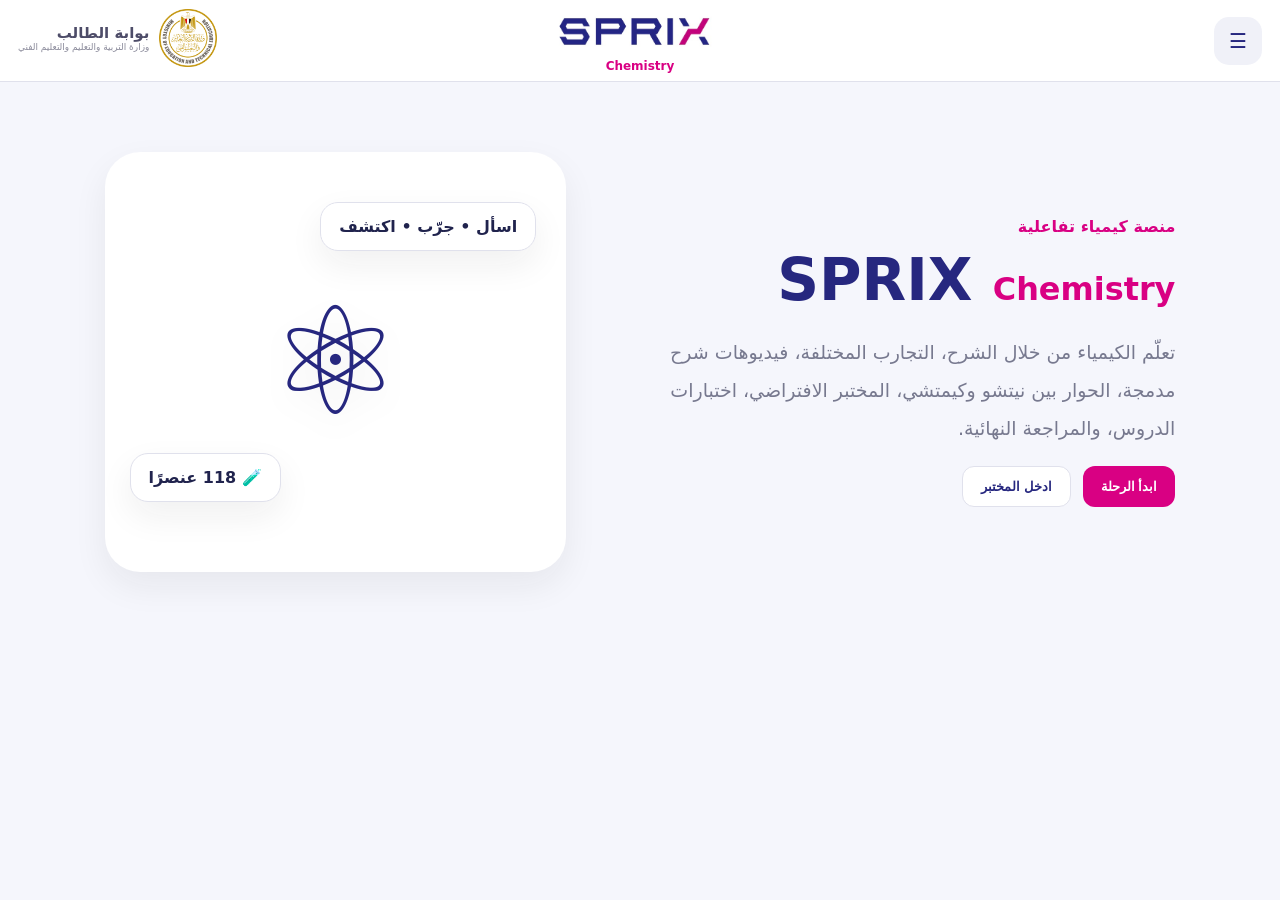
==== platform.html @ e2e9c5a7 "Add files via upload" ====
<!doctype html><html lang="ar" dir="rtl"><head><meta charset="utf-8"><meta name="viewport" content="width=device-width,initial-scale=1"><title>SPRIX Chemistry</title><link rel="stylesheet" href="style.css"></head><body>
<header class="bar"><div class="portal-brand"><img src="[data-uri]" alt="وزارة التربية والتعليم"><div><b>بوابة الطالب</b><span>وزارة التربية والتعليم والتعليم الفني</span></div></div><div class="brand"><img src="[data-uri]" alt="SPRIX"><span>Chemistry</span></div><div class="bar-right"><button class="menu" onclick="toggleSide()">☰</button></div></header>
<aside id="side"><div class="side-brand"><img src="[data-uri]" alt="وزارة التربية والتعليم"><div><b>SPRIX Chemistry</b><small>البكالوريا المصرية • الصف الثاني الثانوي</small></div></div><button onclick="showHome()">🏠 الرئيسية</button><button onclick="showMap()">🧭 خريطة التعلم</button><button onclick="showLab()">🧪 المختبر الافتراضي</button><button onclick="showLessonQuizHub()">📝 اختبارات الدروس</button><button onclick="showReview()">🎯 المراجعة النهائية — 1000 سؤال</button><button onclick="showTalk()">💬 نيتشو × كيمتشي</button><button onclick="showKimchi()">🤖 اسأل كيمتشي</button><div class="side-note"><b>26 درسًا</b><br>26 تجربة تفاعلية مختلفة<br>25 سؤالًا لكل درس<br>1000 سؤال للمراجعة النهائية<br>118 عنصرًا في المختبر</div></aside>
<main id="screen"></main><script src="app.js"></script></body></html>
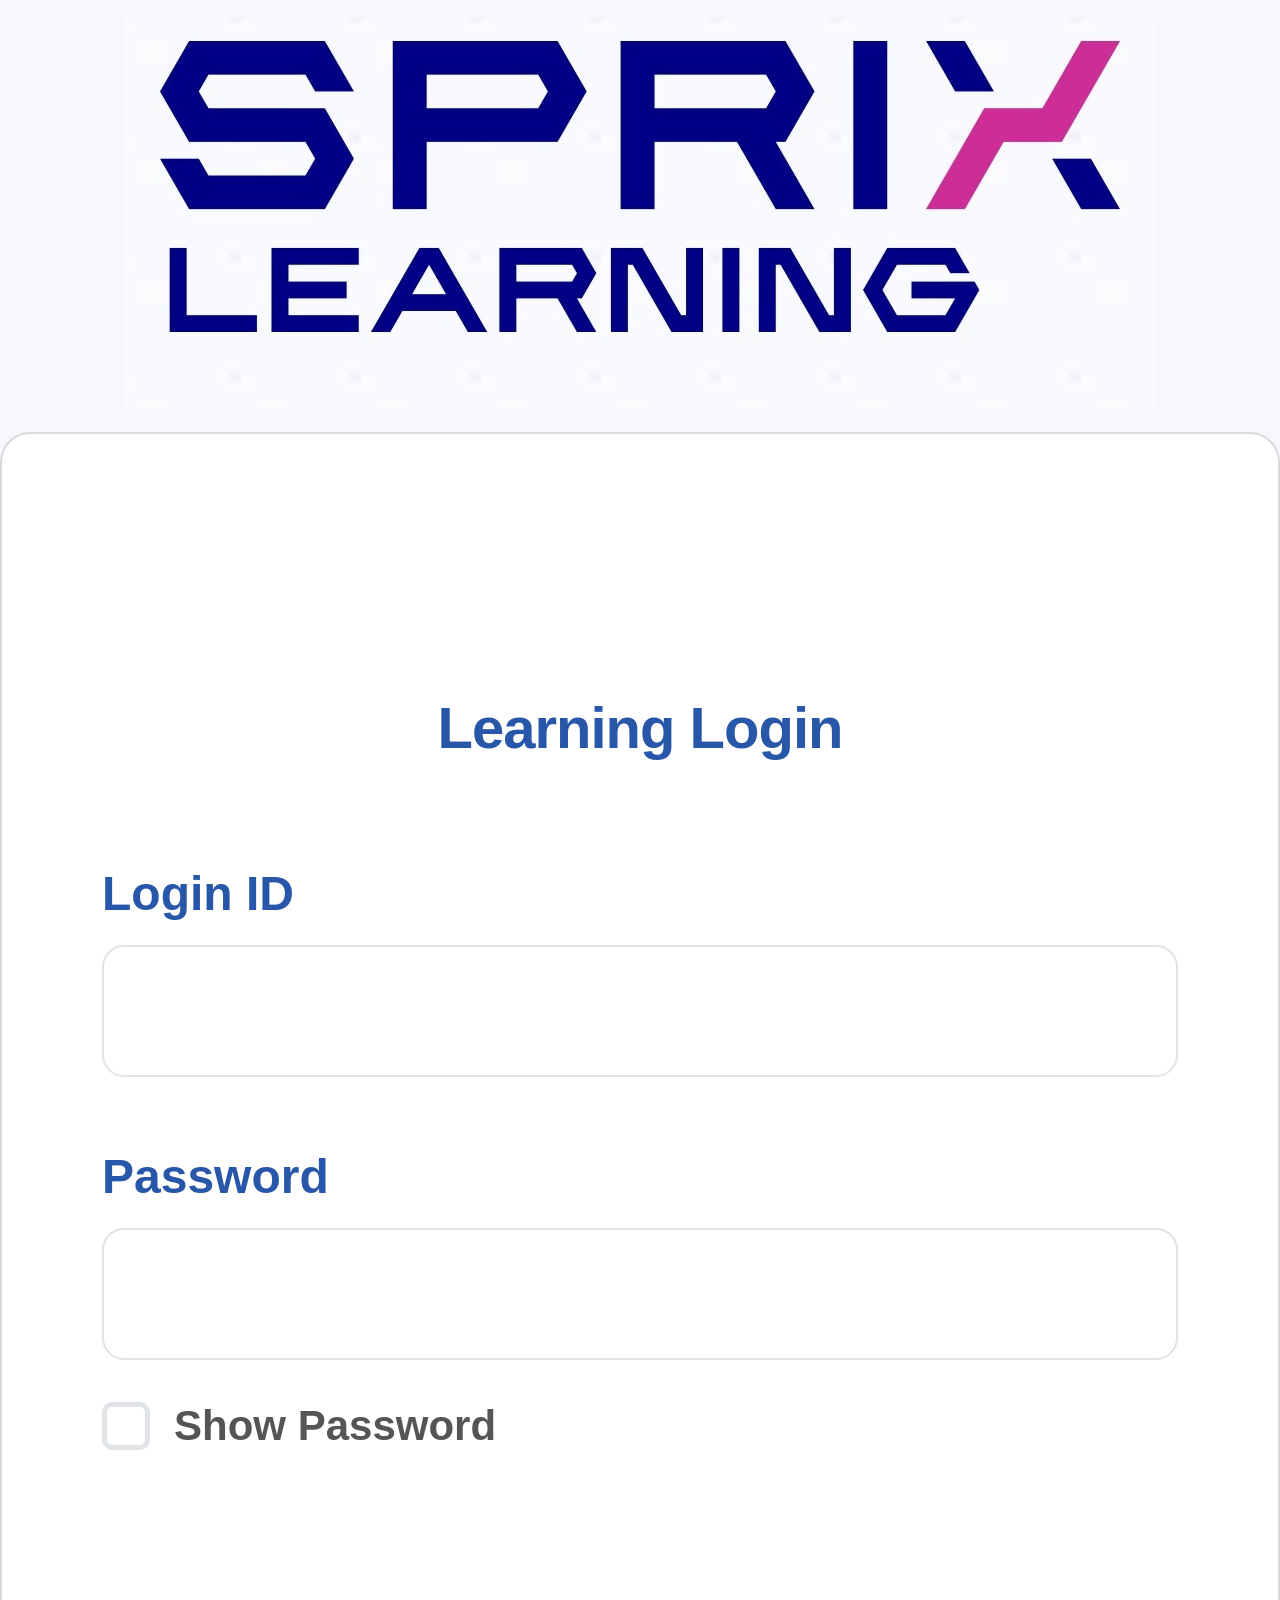
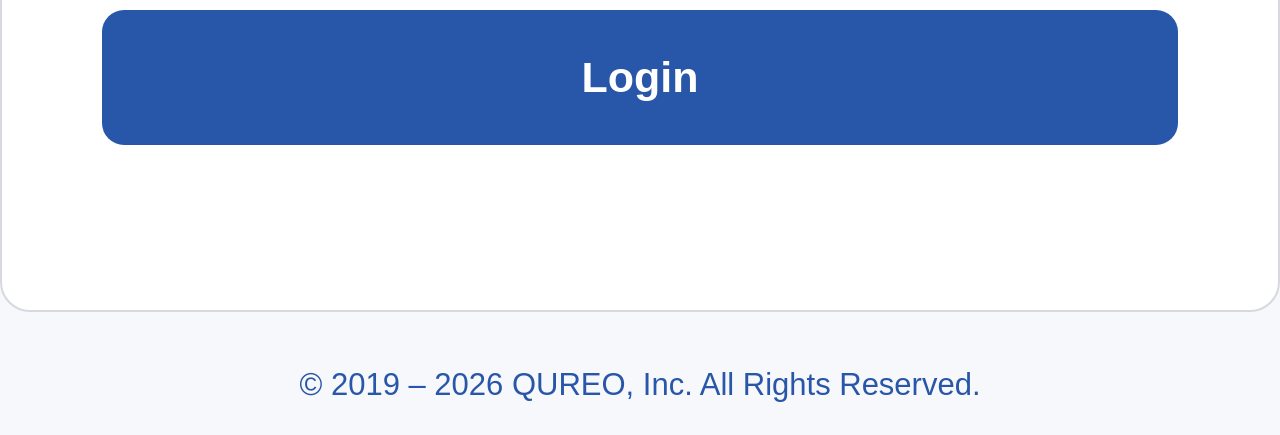
==== commit d457d44c: "Add files via upload" ====
--- a/platform.html
+++ b/platform.html
@@ -1,4 +1,9 @@
 <!doctype html><html lang="ar" dir="rtl"><head><meta charset="utf-8"><meta name="viewport" content="width=device-width,initial-scale=1"><title>SPRIX Chemistry</title><link rel="stylesheet" href="style.css"></head><body>
+<script>
+if (sessionStorage.getItem('sprix_logged_in') !== '1' || !sessionStorage.getItem('sprix_login_code')) {
+  window.location.replace('index.html');
+}
+</script>
 <header class="bar"><div class="portal-brand"><img src="[data-uri]" alt="وزارة التربية والتعليم"><div><b>بوابة الطالب</b><span>وزارة التربية والتعليم والتعليم الفني</span></div></div><div class="brand"><img src="[data-uri]